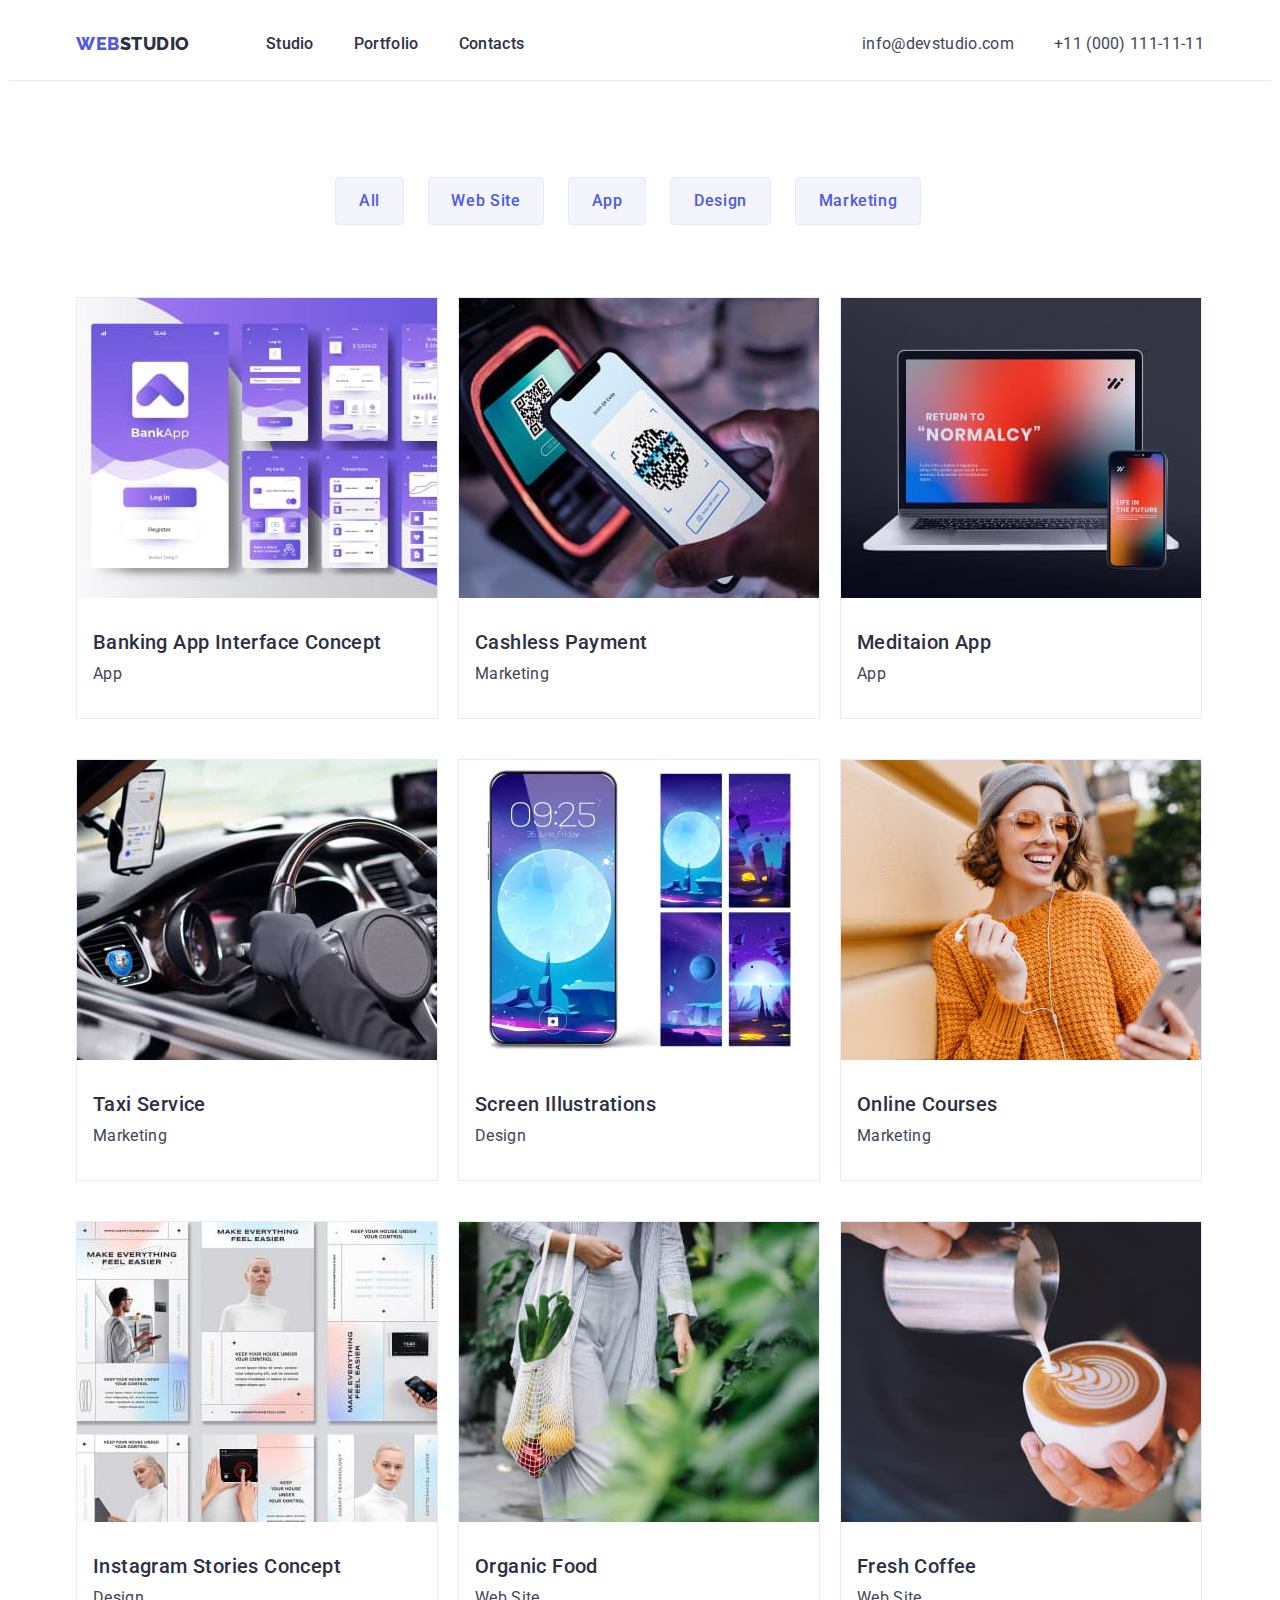
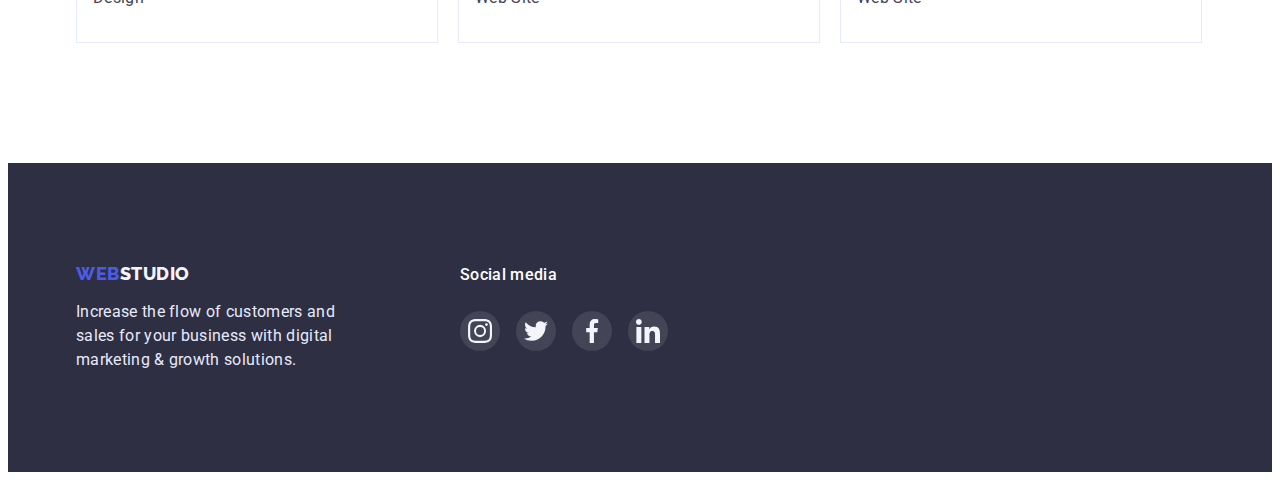
==== portfolio.html @ 5a02237e "create new files" ====
<!DOCTYPE html>
<html lang="en">
  <head>
    <meta charset="UTF-8" />
    <meta http-equiv="X-UA-Compatible" content="IE=edge" />
    <meta name="viewport" content="width=device-width, initial-scale=1.0" />
    <title>Portfolio</title>
    <link rel="preconnect" href="https://fonts.googleapis.com" />
    <link rel="preconnect" href="https://fonts.gstatic.com" crossorigin />
    <link
      href="https://fonts.googleapis.com/css2?family=Raleway:wght@800&family=Roboto:wght@400;500;700;900&display=swap"
      rel="stylesheet"
    />
    <link
      rel="stylesheet"
      href="https://cdnjs.cloudflare.com/ajax/libs/modern-normalize/1.1.0/modern-normalize.min.css"
      integrity="sha512-wpPYUAdjBVSE4KJnH1VR1HeZfpl1ub8YT/NKx4PuQ5NmX2tKuGu6U/JRp5y+Y8XG2tV+wKQpNHVUX03MfMFn9Q=="
      crossorigin="anonymous"
      referrerpolicy="no-referrer"
    />
    <link rel="stylesheet" href="./css/styles.css" />
  </head>
  <body>
    <header class="header">
      <div class="container main-nav">
        <!--Nav-->
        <nav class="header-nav">
          <a class="header-nav-logo link" href="./index.html">
            <span class="accent-web">Web</span
            ><span class="accent-studio">Studio</span>
          </a>
          <ul class="header-nav-list list">
            <li class="header-nav-item">
              <a class="header-nav-link link" href="./index.html"> Studio </a>
            </li>
            <li class="header-nav-item">
              <a class="header-nav-link link" href="./portfolio.html">
                Portfolio
              </a>
            </li>
            <li class="header-nav-item">
              <a class="header-nav-link link" href=""> Contacts </a>
            </li>
          </ul>
        </nav>
        <address class="header-address">
          <ul class="header-address-list list">
            <li class="header-address-item">
              <a
                class="header-address-mailto link"
                href="mailto:info@devstudio.com"
                >info@devstudio.com</a
              >
            </li>
            <li class="header-address-item">
              <a class="header-address-tel link" href="tel:+110001111111"
                >+11 (000) 111-11-11</a
              >
            </li>
          </ul>
        </address>
      </div>
    </header>
    <!--Main-->
    <main>
      <!--Section 5-->
      <section class="components">
        <div class="container">
          <h1 class="visually-hidden">cards</h1>
          <ul class="components-btn-list list">
            <li class="components-btn-item">
              <button type="button" class="components-btn-button all-btn">
                All
              </button>
            </li>
            <li class="components-btn-item">
              <button type="button" class="components-btn-button website-btn">
                Web Site
              </button>
            </li>
            <li class="components-btn-item">
              <button type="button" class="components-btn-button app-btn">
                App
              </button>
            </li>
            <li class="components-btn-item">
              <button type="button" class="components-btn-button design-btn">
                Design
              </button>
            </li>
            <li class="components-btn-item">
              <button type="button" class="components-btn-button marketing-btn">
                Marketing
              </button>
            </li>
          </ul>
          <ul class="components-cards-list list">
            <li class="components-cards-item">
              <img src="./images/img31.jpg" width="360" alt="gallery picture" />
              <div class="components-cards-ctr">
                <h2 class="components-cards-title">
                  Banking App Interface Concept
                </h2>
                <p class="components-cards-text">App</p>
              </div>
            </li>
            <li class="components-cards-item">
              <img src="./images/img32.jpg" width="360" alt="gallery picture" />
              <div class="components-cards-ctr">
                <h2 class="components-cards-title">Cashless Payment</h2>
                <p class="components-cards-text">Marketing</p>
              </div>
            </li>
            <li class="components-cards-item">
              <img src="./images/img33.jpg" width="360" alt="gallery picture" />
              <div class="components-cards-ctr">
                <h2 class="components-cards-title">Meditaion App</h2>
                <p class="components-cards-text">App</p>
              </div>
            </li>
            <li class="components-cards-item">
              <img src="./images/img34.jpg" width="360" alt="gallery picture" />
              <div class="components-cards-ctr">
                <h2 class="components-cards-title">Taxi Service</h2>
                <p class="components-cards-text">Marketing</p>
              </div>
            </li>
            <li class="components-cards-item">
              <img src="./images/img35.jpg" width="360" alt="gallery picture" />
              <div class="components-cards-ctr">
                <h2 class="components-cards-title">Screen Illustrations</h2>
                <p class="components-cards-text">Design</p>
              </div>
            </li>
            <li class="components-cards-item">
              <img src="./images/img36.jpg" width="360" alt="gallery picture" />
              <div class="components-cards-ctr">
                <h2 class="components-cards-title">Online Courses</h2>
                <p class="components-cards-text">Marketing</p>
              </div>
            </li>
            <li class="components-cards-item">
              <img src="./images/img37.jpg" width="360" alt="gallery picture" />
              <div class="components-cards-ctr">
                <h2 class="components-cards-title">
                  Instagram Stories Concept
                </h2>
                <p class="components-cards-text">Design</p>
              </div>
            </li>
            <li class="components-cards-item">
              <img src="./images/img38.jpg" width="360" alt="gallery picture" />
              <div class="components-cards-ctr">
                <h2 class="components-cards-title">Organic Food</h2>
                <p class="components-cards-text">Web Site</p>
              </div>
            </li>
            <li class="components-cards-item">
              <img src="./images/img39.jpg" width="360" alt="gallery picture" />
              <div class="components-cards-ctr">
                <h2 class="components-cards-title">Fresh Coffee</h2>
                <p class="components-cards-text">Web Site</p>
              </div>
            </li>
          </ul>
        </div>
      </section>
    </main>
    <!--Footer-->

    <footer class="ftr">
      <div class="container ftr-content">
        <div class="ftr-ctr">
          <a class="ftr-logo link" href="./index.html">
            <span class="ftr-accent-web">Web</span
            ><span class="ftr-accent-studio">Studio</span>
          </a>
          <p class="ftr-text">
            Increase the flow of customers and sales for your business with
            digital marketing & growth solutions.
          </p>
        </div>
        <div class="ftr-soc">
          <h3 class="ftr-soc-title">Social media</h3>
          <ul class="ftr-soc-list list">
            <li class="ftr-soc-item">
              <a class="ftr-soc-link link" href="">
                <svg class="ftr-soc-icon" width="24" height="24">
                  <use href="./images/icons.svg#icon-icon21"></use>
                </svg>
              </a>
            </li>
            <li class="ftr-soc-item">
              <a class="ftr-soc-link link" href="">
                <svg class="ftr-soc-icon" width="24" height="24">
                  <use href="./images/icons.svg#icon-icon22"></use>
                </svg>
              </a>
            </li>
            <li class="ftr-soc-item">
              <a class="ftr-soc-link link" href="">
                <svg class="ftr-soc-icon" width="24" height="24">
                  <use href="./images/icons.svg#icon-icon23"></use>
                </svg>
              </a>
            </li>
            <li class="ftr-soc-item">
              <a class="ftr-soc-link link" href="">
                <svg class="ftr-soc-icon" width="24" height="24">
                  <use href="./images/icons.svg#icon-icon24"></use>
                </svg>
              </a>
            </li>
          </ul>
        </div>
      </div>
    </footer>
  </body>
</html>
---- css/styles.css ----
html {
  box-sizing: border-box;
}
*,
*::before,
*::after {
  box-sizing: inherit;
}

:root {
  --first-collor: #e5e5e5;
  --second-color: #e7e9fc;
}

.container {
  width: 1158px;
  padding-left: 15px;
  padding-right: 15px;
  margin: 0 auto;
}




p,
h1,
h2,
h3,
h4,
h5,
h6 {
  margin: 0;
}

ul {
  margin: 0;
  padding-left: 0;
}

img {
  display: block;
}

body {
  font-family: "Roboto", sans-serif;
  color: #ffffff;
}

.list {
  list-style: none;
}

.link {
  text-decoration: none;
}

.visually-hidden {
  position: absolute;
  white-space: nowrap;
  width: 1px;
  height: 1px;
  overflow: hidden;
  border: 0;
  padding: 0;
  clip: rect(0 0 0 0);
  clip-path: inset(50%);
  margin: -1px;
}

/* Header */
.header {
  border-bottom: 1px solid #e7e9fc;
  padding-top: 24px;
  padding-bottom: 24px;
}
.main-nav {
  display: flex;
  align-items: center;

  }

.header-nav {
  display: flex;
  margin-right: auto;
}

.header-nav-logo {
  font-family: "Raleway";
  font-weight: 800;
  font-size: 18px;
  line-height: 1.33;
  align-items: center;
  letter-spacing: 0.03em;
  text-transform: uppercase;
}

.accent-web {
  color: #4d5ae5;
}

.accent-studio {
  color: #2e2f42;
}

.header-nav-list {
  display: flex;
  margin-left: 76px;
}

.header-nav-list .header-nav-item + .header-nav-item {
  margin-left: 40px;
}

.header-nav-item {
}
.header-nav-link {
  font-weight: 500;
  font-size: 16px;
  line-height: 1.5;
  letter-spacing: 0.02em;
  color: #2e2f42;
}

.header-nav-link:hover {
  color: #404bbf;
}

.header-nav-link:focus {
  color: #404bbf;
}

.header-address {
}
.header-address-list {
  display: flex;
}

.header-address-list .header-address-item + .header-address-item {
  margin-left: 40px;
}

.header-address-item {
}

.header-address-mailto {
  font-style: normal;
  font-size: 16px;
  line-height: 1.5;
  letter-spacing: 0.02em;
  color: #434455;
}

.header-address-mailto:hover {
  color: #404bbf;
}

.header-address-mailto:focus {
  color: #404bbf;
}

.header-address-tel {
  font-style: normal;
  font-size: 16px;
  line-height: 1.5;
  letter-spacing: 0.02em;
  color: #434455;
}

.header-address-tel:hover {
  color: #404bbf;
}

.header-address-tel:focus {
  color: #404bbf;
}

/* Footer */
.ftr {
  padding-top: 100px;
  padding-bottom: 100px;
  background-color: #2e2f42;
}

.ftr-content {
  display: flex;
}

.ftr-ctr {
}

.ftr-logo {
  display: block;
  margin-bottom: 16px;
  font-family: "Raleway";
  font-weight: 800;
  font-size: 18px;
  line-height: 1.17;
  align-items: center;
  letter-spacing: 0.03em;
  text-transform: uppercase;
}

.ftr-accent-web {
  color: #4d5ae5;
}

.ftr-accent-studio {
  color: #f4f4fd;
}

.ftr-text {
  width: 264px;
  font-size: 16px;
  line-height: 1.5;
  letter-spacing: 0.02em;
  color: var(--second-color);
}

.ftr-soc {
  margin-left: 120px;
}

.ftr-soc-title {
  font-weight: 500;
  font-size: 16px;
  line-height: 1.5;
  letter-spacing: 0.02em;
  color: #ffffff;
  margin-bottom: 24px;
}

.ftr-soc-list {
  display: flex;
  justify-content: center;
  margin: 0px -8px;
}

.ftr-soc-item {
  width: 40px;
  height: 40px;
  margin: 0px 8px;
}

.ftr-soc-link {
  width: 100%;
  height: 100%;
  border-radius: 50%;
  background-color: rgba(255, 255, 255, 0.1);
  display: flex;
  justify-content: center;
  align-items: center;
}

.ftr-soc-icon {
  fill: #f4f4fd;
}

.ftr-soc-link:is(:hover, :focus) {
  background-color: #31d0aa;
}

/* Studio */

/* Section 1 */
.hero {
  background-image: linear-gradient(
      rgba(46, 47, 66, 0.7),
      rgba(46, 47, 66, 0.7)
    ),
    url(../images/hero.jpg);
  background-repeat: no-repeat;
  background-position: center;
  background-size: 1440px 600px;
  padding-top: 188px;
  padding-bottom: 188px;
  text-align: center;
}
/* 

background-color: #2e2f42; */

.hero-title {
  width: 500px;

  font-size: 56px;
  line-height: 1.07;
  margin: 0 auto;
  letter-spacing: 0.02em;
  color: #ffffff;
  margin-bottom: 48px;
}

.hero-button {
  width: 169px;
  height: 56px;
  border-radius: 4px;

  margin: 0 auto;
  font-family: "Roboto";
  font-weight: 500;
  font-size: 16px;
  line-height: 1.5;
  align-items: center;
  letter-spacing: 0.04em;
  color: #ffffff;
  background-color: #4d5ae5;
  cursor: pointer;
}
/* 
border: 1px solid #4D5AE5;*/

.hero-button:hover {
  color: #ffffff;
}

.hero-button:focus {
  color: #ffffff;
}

/* Section 2  */
.feature {
  padding-top: 120px;
  padding-bottom: 60px;
}

.feature-list {
  display: flex;
  margin: 0px -12px;
}
.feature-item {
  width: 264px;
  margin: 0px 12px;
}

.future-ctr {
  height: 112px;
  background-color: #f4f4fd;
  border-radius: 4px;
  display: flex;
  justify-content: center;
  align-items: center;
}

.future-icon {
}

.feature-title {
  margin-top: 8px;
  margin-bottom: 8px;
  font-weight: 500;
  font-size: 20px;
  line-height: 1.2;
  letter-spacing: 0.02em;
  color: #2e2f42;
}

.feature-text {
  font-size: 16px;
  line-height: 1.5;
  letter-spacing: 0.02em;
  color: #434455;
}

/* Section 3 */
.doing {
  padding-top: 60px;
  padding-bottom: 120px;
}

.doing-title {
  margin-bottom: 72px;
  font-size: 36px;
  line-height: 1.11;
  text-align: center;
  letter-spacing: 0.02em;
  text-transform: capitalize;
  color: #2e2f42;
}
.doing-list {
  display: flex;
  margin: 0px -12px;
}

.doing-item {
  margin: 0px 12px;
}

/* Section 4 */

.team {
  padding-top: 120px;
  padding-bottom: 120px;
  background-color: #f4f4fd;
}
.team-title {
  margin-bottom: 72px;
  font-size: 36px;
  line-height: 1.11;
  text-align: center;
  letter-spacing: 0.02em;
  text-transform: capitalize;
  color: #2e2f42;
}

.team-list {
  display: flex;
  margin: 0px -12px;
}

.team-item {
  background-color: #FFFFFF;
  margin: 0px 12px;
  box-shadow: 0px 1px 6px rgba(46, 47, 66, 0.08),
    0px 1px 1px rgba(46, 47, 66, 0.16), 0px 2px 1px rgba(46, 47, 66, 0.08);
}

.team-ctr {
  padding-top: 32px;
  padding-bottom: 32px;
}

.team-subtitle {
  margin-bottom: 8px;
  font-weight: 500;
  font-size: 20px;
  line-height: 1.2;
  text-align: center;
  letter-spacing: 0.02em;
  color: #2e2f42;
}

.team-text {
  font-size: 16px;
  line-height: 1.5;
  text-align: center;
  letter-spacing: 0.02em;
  color: #434455;
  margin-bottom: 8px;
}

.team-soc-list {
  display: flex;
  justify-content: center;
  margin: 0px -12px;
}

.team-soc-item {
  width: 40px;
  height: 40px;
  margin: 0px 12px;
}

.team-soc-link {
  width: 100%;
  height: 100%;
  border-radius: 50%;
  background-color: #4d5ae5;
  display: flex;
  justify-content: center;
  align-items: center;
}

.team-soc-icon {
  fill: #f4f4fd;
}

.team-soc-link:is(:hover, :focus) {
  background-color: #404bbf;
}

/* Section 6 */

.customers {
  padding-top: 130px;
  padding-bottom: 120px;
}

.customers-title {
  font-size: 36px;
  line-height: 1.11;
  text-align: center;
  letter-spacing: 0.02em;
  text-transform: capitalize;
  color: #2e2f42;
  margin-bottom: 72px;
}
.customers-list {
  display: flex;
  margin: 0px -12px;
}

.customers-item {
  width: 168px;
  height: 88px;
  margin: 0px 12px;
}
.customers-link {
  width: 100%;
  height: 100%;
  border: 1px solid #8e8f99;
  border-radius: 4px;
  display: flex;
  align-items: center;
  justify-content: center;
}

.customers-icon {
  fill: #8e8f99;
}

.customers-link:is(:hover, :focus) {
  border-color: #404bbf;
}

.customers-link:is(:hover, :focus) .customers-icon {
  fill: #404bbf;
}

/* Portfolio */

/* Section 5 */

.components {
  padding-top: 96px;
  padding-bottom: 120px;
}
/* background-color: var(--first-collor);*/

.components-btn-list {
  display: flex;
  justify-content: center;
  margin-bottom: 72px;
}

.components-btn-item {
  margin-right: 24px;
}

/* padding-left: 24px;
  padding-right: 24px; */

.components-btn-button {
  border: 1px solid #e7e9fc;
  border-radius: 4px;
  height: 48px;

  font-family: "Roboto";
  font-weight: 500;
  font-size: 16px;
  line-height: 1.5;
  align-items: center;
  text-align: center;
  letter-spacing: 0.04em;
  color: #4d5ae5;
  cursor: pointer;
  background-color: #F4F4FD;
}

.all-btn {
  width: 69px;
}

.website-btn {
  width: 116px;
}

.app-btn {
  width: 78px;
}

.design-btn {
  width: 101px;
}

.marketing-btn {
  width: 126px;
}

.components-btn-item :first-child {
  margin-right: 0;
}

.components-btn-button:hover {
  background-color: #404BBF;
  color: #ffffff;
  box-shadow: 0px 3px 1px rgba(0, 0, 0, 0.1), 0px 2px 1px rgba(0, 0, 0, 0.08),
    0px 2px 2px rgba(0, 0, 0, 0.12);
}

.components-btn-button:focus {
  background-color: #404BBF;
  color: #ffffff;
  box-shadow: 0px 3px 1px rgba(0, 0, 0, 0.1), 0px 2px 1px rgba(0, 0, 0, 0.08),
    0px 2px 2px rgba(0, 0, 0, 0.12);
}

.components-cards-list {
  display: flex;
  flex-wrap: wrap;
  margin: -20px -10px;
}
.components-cards-item {
  border: 1px solid #e7e9fc;
  margin: 20px 10px;
  display: block;
}

.components-cards-item:hover {
  box-shadow: 0px 1px 6px rgba(46, 47, 66, 0.08),
    0px 1px 1px rgba(46, 47, 66, 0.16), 0px 2px 1px rgba(46, 47, 66, 0.08);
}

.components-cards-ctr {
  padding-left: 16px;

  padding-top: 32px;
  padding-bottom: 32px;
}

.components-cards-title {
  margin-bottom: 8px;
  font-weight: 500;
  font-size: 20px;
  line-height: 1.2;
  letter-spacing: 0.02em;
  color: #2e2f42;
}

.components-cards-text {
  font-size: 16px;
  line-height: 1.5;
  letter-spacing: 0.02em;
  color: #434455;
}
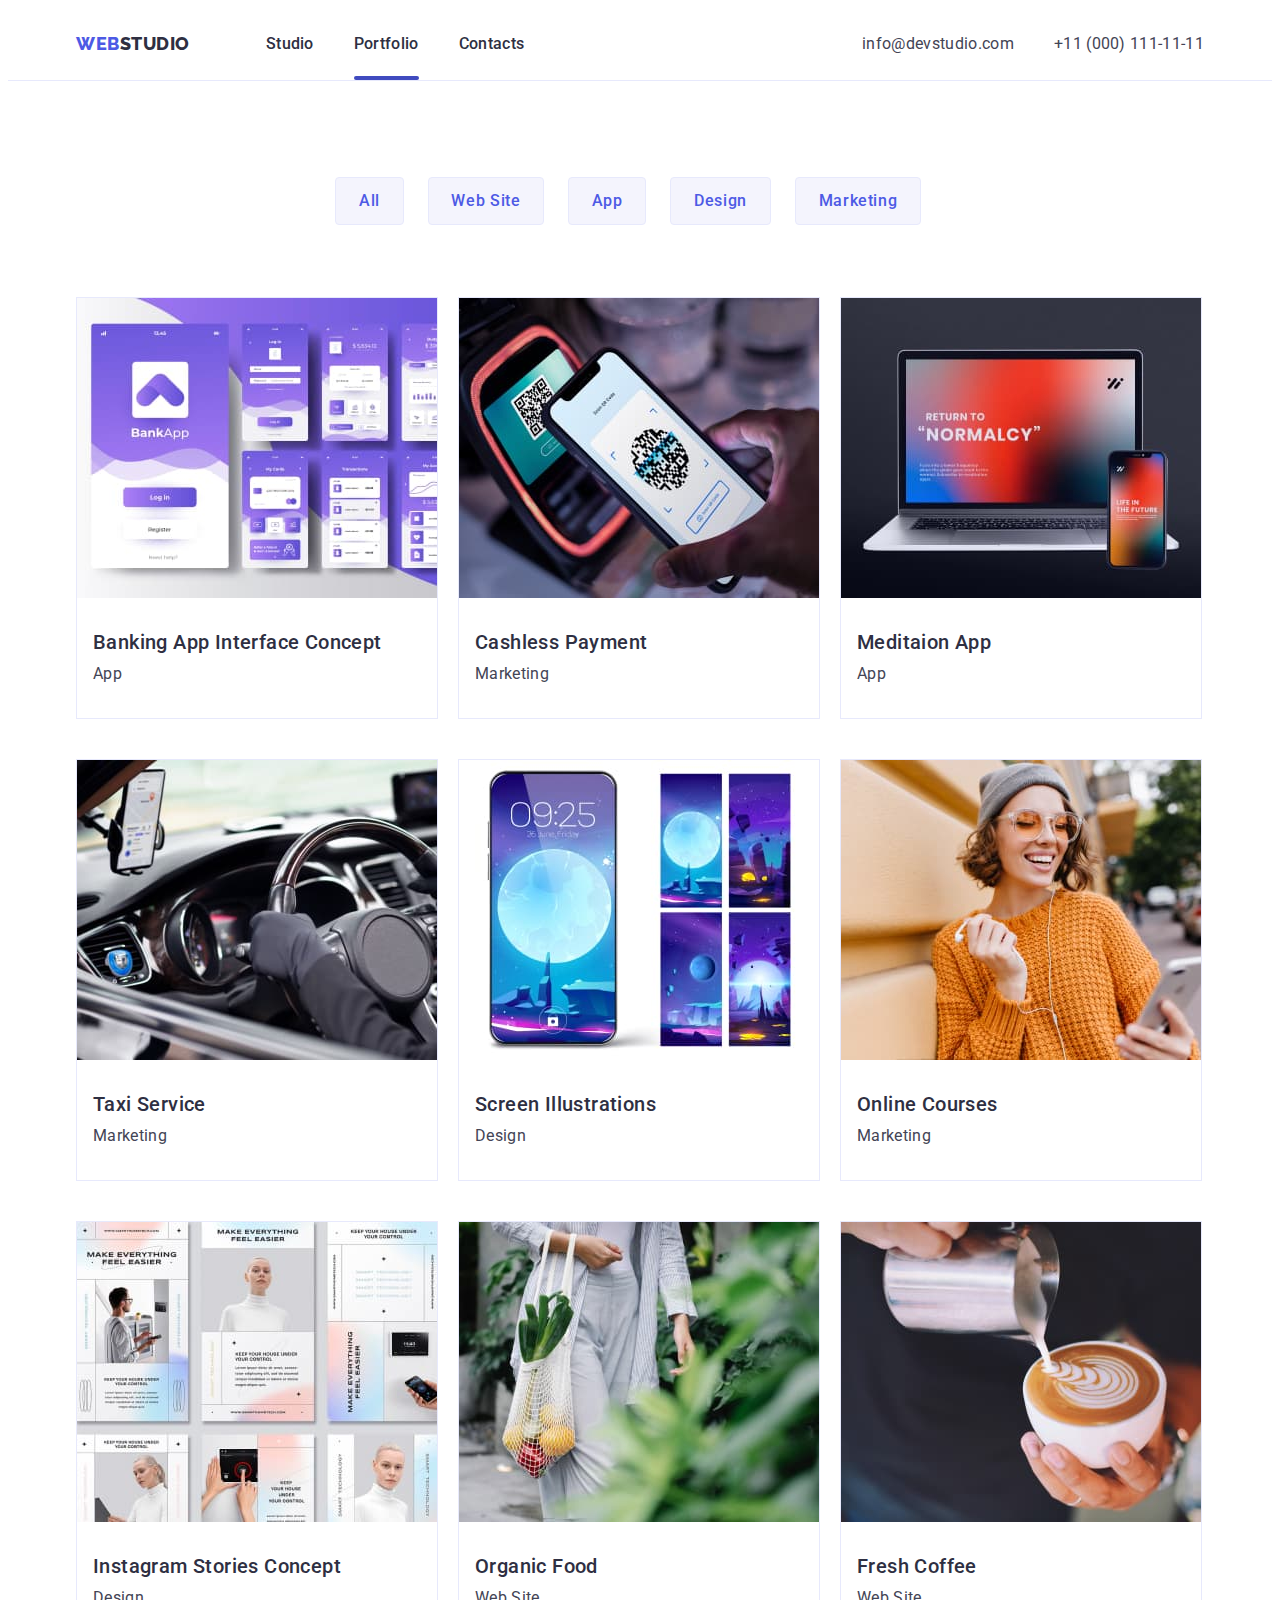
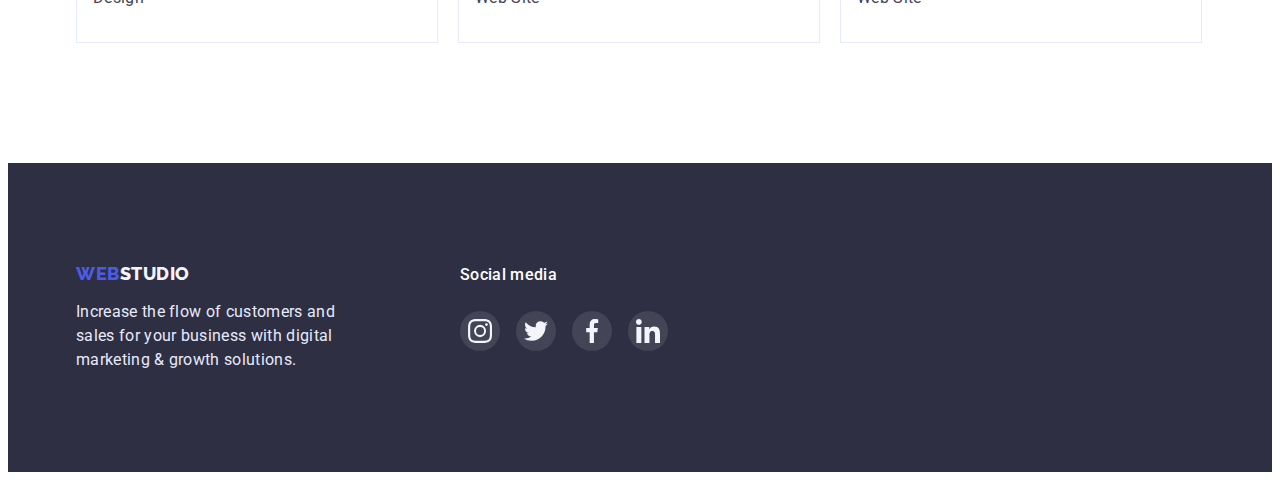
==== commit 56cdf017: "third fixation" ====
--- a/portfolio.html
+++ b/portfolio.html
@@ -34,7 +34,7 @@
               <a class="header-nav-link link" href="./index.html"> Studio </a>
             </li>
             <li class="header-nav-item">
-              <a class="header-nav-link link" href="./portfolio.html">
+              <a class="current header-nav-link link" href="./portfolio.html">
                 Portfolio
               </a>
             </li>
@@ -96,7 +96,18 @@
           </ul>
           <ul class="components-cards-list list">
             <li class="components-cards-item">
-              <img src="./images/img31.jpg" width="360" alt="gallery picture" />
+              <div class="components-cover-wrap">
+                <img
+                  src="./images/img31.jpg"
+                  width="360"
+                  alt="gallery picture"
+                />
+                <p class="components-cover-text">
+                  14 Stylish and User-Friendly App Design Concepts · Task
+                  Manager App · Calorie Tracker App · Exotic Fruit Ecommerce App
+                  · Cloud Storage App
+                </p>
+              </div>
               <div class="components-cards-ctr">
                 <h2 class="components-cards-title">
                   Banking App Interface Concept
@@ -105,42 +116,108 @@
               </div>
             </li>
             <li class="components-cards-item">
-              <img src="./images/img32.jpg" width="360" alt="gallery picture" />
+              <div class="components-cover-wrap">
+                <img
+                  src="./images/img32.jpg"
+                  width="360"
+                  alt="gallery picture"
+                />
+                <p class="components-cover-text">
+                  14 Stylish and User-Friendly App Design Concepts · Task
+                  Manager App · Calorie Tracker App · Exotic Fruit Ecommerce App
+                  · Cloud Storage App
+                </p>
+              </div>
               <div class="components-cards-ctr">
                 <h2 class="components-cards-title">Cashless Payment</h2>
                 <p class="components-cards-text">Marketing</p>
               </div>
             </li>
             <li class="components-cards-item">
-              <img src="./images/img33.jpg" width="360" alt="gallery picture" />
+              <div class="components-cover-wrap">
+                <img
+                  src="./images/img33.jpg"
+                  width="360"
+                  alt="gallery picture"
+                />
+                <p class="components-cover-text">
+                  14 Stylish and User-Friendly App Design Concepts · Task
+                  Manager App · Calorie Tracker App · Exotic Fruit Ecommerce App
+                  · Cloud Storage App
+                </p>
+              </div>
               <div class="components-cards-ctr">
                 <h2 class="components-cards-title">Meditaion App</h2>
                 <p class="components-cards-text">App</p>
               </div>
             </li>
             <li class="components-cards-item">
-              <img src="./images/img34.jpg" width="360" alt="gallery picture" />
+              <div class="components-cover-wrap">
+                <img
+                  src="./images/img34.jpg"
+                  width="360"
+                  alt="gallery picture"
+                />
+                <p class="components-cover-text">
+                  14 Stylish and User-Friendly App Design Concepts · Task
+                  Manager App · Calorie Tracker App · Exotic Fruit Ecommerce App
+                  · Cloud Storage App
+                </p>
+              </div>
               <div class="components-cards-ctr">
                 <h2 class="components-cards-title">Taxi Service</h2>
                 <p class="components-cards-text">Marketing</p>
               </div>
             </li>
             <li class="components-cards-item">
-              <img src="./images/img35.jpg" width="360" alt="gallery picture" />
+              <div class="components-cover-wrap">
+                <img
+                  src="./images/img35.jpg"
+                  width="360"
+                  alt="gallery picture"
+                />
+                <p class="components-cover-text">
+                  14 Stylish and User-Friendly App Design Concepts · Task
+                  Manager App · Calorie Tracker App · Exotic Fruit Ecommerce App
+                  · Cloud Storage App
+                </p>
+              </div>
               <div class="components-cards-ctr">
                 <h2 class="components-cards-title">Screen Illustrations</h2>
                 <p class="components-cards-text">Design</p>
               </div>
             </li>
             <li class="components-cards-item">
-              <img src="./images/img36.jpg" width="360" alt="gallery picture" />
+              <div class="components-cover-wrap">
+                <img
+                  src="./images/img36.jpg"
+                  width="360"
+                  alt="gallery picture"
+                />
+                <p class="components-cover-text">
+                  14 Stylish and User-Friendly App Design Concepts · Task
+                  Manager App · Calorie Tracker App · Exotic Fruit Ecommerce App
+                  · Cloud Storage App
+                </p>
+              </div>
               <div class="components-cards-ctr">
                 <h2 class="components-cards-title">Online Courses</h2>
                 <p class="components-cards-text">Marketing</p>
               </div>
             </li>
             <li class="components-cards-item">
-              <img src="./images/img37.jpg" width="360" alt="gallery picture" />
+              <div class="components-cover-wrap">
+                <img
+                  src="./images/img37.jpg"
+                  width="360"
+                  alt="gallery picture"
+                />
+                <p class="components-cover-text">
+                  14 Stylish and User-Friendly App Design Concepts · Task
+                  Manager App · Calorie Tracker App · Exotic Fruit Ecommerce App
+                  · Cloud Storage App
+                </p>
+              </div>
               <div class="components-cards-ctr">
                 <h2 class="components-cards-title">
                   Instagram Stories Concept
@@ -149,14 +226,36 @@
               </div>
             </li>
             <li class="components-cards-item">
-              <img src="./images/img38.jpg" width="360" alt="gallery picture" />
+              <div class="components-cover-wrap">
+                <img
+                  src="./images/img38.jpg"
+                  width="360"
+                  alt="gallery picture"
+                />
+                <p class="components-cover-text">
+                  14 Stylish and User-Friendly App Design Concepts · Task
+                  Manager App · Calorie Tracker App · Exotic Fruit Ecommerce App
+                  · Cloud Storage App
+                </p>
+              </div>
               <div class="components-cards-ctr">
                 <h2 class="components-cards-title">Organic Food</h2>
                 <p class="components-cards-text">Web Site</p>
               </div>
             </li>
             <li class="components-cards-item">
-              <img src="./images/img39.jpg" width="360" alt="gallery picture" />
+              <div class="components-cover-wrap">
+                <img
+                  src="./images/img39.jpg"
+                  width="360"
+                  alt="gallery picture"
+                />
+                <p class="components-cover-text">
+                  14 Stylish and User-Friendly App Design Concepts · Task
+                  Manager App · Calorie Tracker App · Exotic Fruit Ecommerce App
+                  · Cloud Storage App
+                </p>
+              </div>
               <div class="components-cards-ctr">
                 <h2 class="components-cards-title">Fresh Coffee</h2>
                 <p class="components-cards-text">Web Site</p>
--- a/css/styles.css
+++ b/css/styles.css
@@ -18,9 +18,6 @@
   padding-right: 15px;
   margin: 0 auto;
 }
-
-
-
 
 p,
 h1,
@@ -76,8 +73,7 @@
 .main-nav {
   display: flex;
   align-items: center;
-
-  }
+}
 
 .header-nav {
   display: flex;
@@ -119,6 +115,7 @@
   line-height: 1.5;
   letter-spacing: 0.02em;
   color: #2e2f42;
+  transition: color 250ms cubic-bezier(0.4, 0, 0.2, 1);
 }
 
 .header-nav-link:hover {
@@ -129,6 +126,30 @@
   color: #404bbf;
 }
 
+.current {
+  position: relative;
+  display: block;
+}
+
+.current::after {
+  content: "";
+  display: block;
+  width: 100%;
+  height: 4px;
+  background-color: #404bbf;
+  position: absolute;
+  left: 0;
+  bottom: 0;
+  border-radius: 2px;
+  display: none;
+  z-index: 1;
+  margin-bottom: -24px;
+}
+
+.current:not(:active)::after {
+  display: block;
+}
+
 .header-address {
 }
 .header-address-list {
@@ -148,6 +169,7 @@
   line-height: 1.5;
   letter-spacing: 0.02em;
   color: #434455;
+  transition: color 250ms cubic-bezier(0.4, 0, 0.2, 1);
 }
 
 .header-address-mailto:hover {
@@ -164,6 +186,7 @@
   line-height: 1.5;
   letter-spacing: 0.02em;
   color: #434455;
+  transition: color 250ms cubic-bezier(0.4, 0, 0.2, 1);
 }
 
 .header-address-tel:hover {
@@ -249,6 +272,7 @@
   display: flex;
   justify-content: center;
   align-items: center;
+  transition: background-color 250ms cubic-bezier(0.4, 0, 0.2, 1);
 }
 
 .ftr-soc-icon {
@@ -305,6 +329,7 @@
   color: #ffffff;
   background-color: #4d5ae5;
   cursor: pointer;
+  transition: color 250ms cubic-bezier(0.4, 0, 0.2, 1);
 }
 /* 
 border: 1px solid #4D5AE5;*/
@@ -408,7 +433,7 @@
 }
 
 .team-item {
-  background-color: #FFFFFF;
+  background-color: #ffffff;
   margin: 0px 12px;
   box-shadow: 0px 1px 6px rgba(46, 47, 66, 0.08),
     0px 1px 1px rgba(46, 47, 66, 0.16), 0px 2px 1px rgba(46, 47, 66, 0.08);
@@ -458,6 +483,7 @@
   display: flex;
   justify-content: center;
   align-items: center;
+  transition: background-color 250ms cubic-bezier(0.4, 0, 0.2, 1);
 }
 
 .team-soc-icon {
@@ -502,6 +528,7 @@
   display: flex;
   align-items: center;
   justify-content: center;
+  transition: border-color 250ms cubic-bezier(0.4, 0, 0.2, 1);
 }
 
 .customers-icon {
@@ -553,7 +580,10 @@
   letter-spacing: 0.04em;
   color: #4d5ae5;
   cursor: pointer;
-  background-color: #F4F4FD;
+  background-color: #f4f4fd;
+  transition: color 250ms cubic-bezier(0.4, 0, 0.2, 1),
+    background-color 250ms cubic-bezier(0.4, 0, 0.2, 1),
+    box-shadow 250ms cubic-bezier(0.4, 0, 0.2, 1);
 }
 
 .all-btn {
@@ -581,14 +611,14 @@
 }
 
 .components-btn-button:hover {
-  background-color: #404BBF;
+  background-color: #404bbf;
   color: #ffffff;
   box-shadow: 0px 3px 1px rgba(0, 0, 0, 0.1), 0px 2px 1px rgba(0, 0, 0, 0.08),
     0px 2px 2px rgba(0, 0, 0, 0.12);
 }
 
 .components-btn-button:focus {
-  background-color: #404BBF;
+  background-color: #404bbf;
   color: #ffffff;
   box-shadow: 0px 3px 1px rgba(0, 0, 0, 0.1), 0px 2px 1px rgba(0, 0, 0, 0.08),
     0px 2px 2px rgba(0, 0, 0, 0.12);
@@ -603,6 +633,7 @@
   border: 1px solid #e7e9fc;
   margin: 20px 10px;
   display: block;
+  transition: box-shadow 250ms cubic-bezier(0.4, 0, 0.2, 1);
 }
 
 .components-cards-item:hover {
@@ -632,3 +663,87 @@
   letter-spacing: 0.02em;
   color: #434455;
 }
+
+.components-cover-wrap {
+  position: relative;
+  overflow: hidden;
+}
+
+.components-cover-text {
+  position: absolute;
+  top: 0;
+  color: #f4f4fd;
+  font-size: 16px;
+  line-height: 1.5;
+  height: 100%;
+  background-color: #4d5ae5;
+  padding-left: 32px;
+  padding-right: 32px;
+  padding-top: 40px;
+  padding-bottom: 164px;
+  transform: translateY(100%);
+  transition: transform 250ms cubic-bezier(0.4, 0, 0.2, 1);
+}
+
+.components-cards-item:hover .components-cover-text {
+  transform: translateY(0);
+}
+
+.components-cards-item:focus .components-cover-text {
+  transform: translateY(0);
+}
+
+/* Backdrop */
+.backdrop {
+  position: fixed;
+  top: 0;
+  width: 100%;
+  height: 100%;
+  background-color: rgba(46, 47, 66, 0.4);
+  transition: opacity 250ms cubic-bezier(0.4, 0, 0.2, 1),
+    visibility 250ms cubic-bezier(0.4, 0, 0.2, 1);
+}
+
+.modal {
+  position: absolute;
+  width: 408px;
+  height: 576px;
+  background-color: #fcfcfc;
+  box-shadow: 0px 1px 1px rgba(0, 0, 0, 0.14), 0px 1px 3px rgba(0, 0, 0, 0.12),
+    0px 2px 1px rgba(0, 0, 0, 0.2);
+  border-radius: 4px;
+  left: 50%;
+  top: 50%;
+  transform: translate(-50%, -50%) scale(1);
+  transition: transform 250ms cubic-bezier(0.4, 0, 0.2, 1);
+  padding: 24px;
+}
+
+.modal-close {
+  background-color: #e7e9fc;
+  border: 1px solid rgba(0, 0, 0, 0.1);
+  border-radius: 50%;
+  align-items: center;
+  display: flex;
+  justify-content: center;
+  margin-left: auto;
+  padding: 0;
+}
+
+.modal-close:is(:hover, :focus) {
+  background-color: #404bbf;
+}
+
+.modal-close:is(:hover, :focus) .modal-close-icon {
+  fill: #ffffff;
+}
+
+.is-hidden {
+  opacity: 0;
+  visibility: hidden;
+  pointer-events: none;
+}
+
+.backdrop.is-hidden .modal {
+  transform: translate(-50%, -50%) scale(0);
+}
